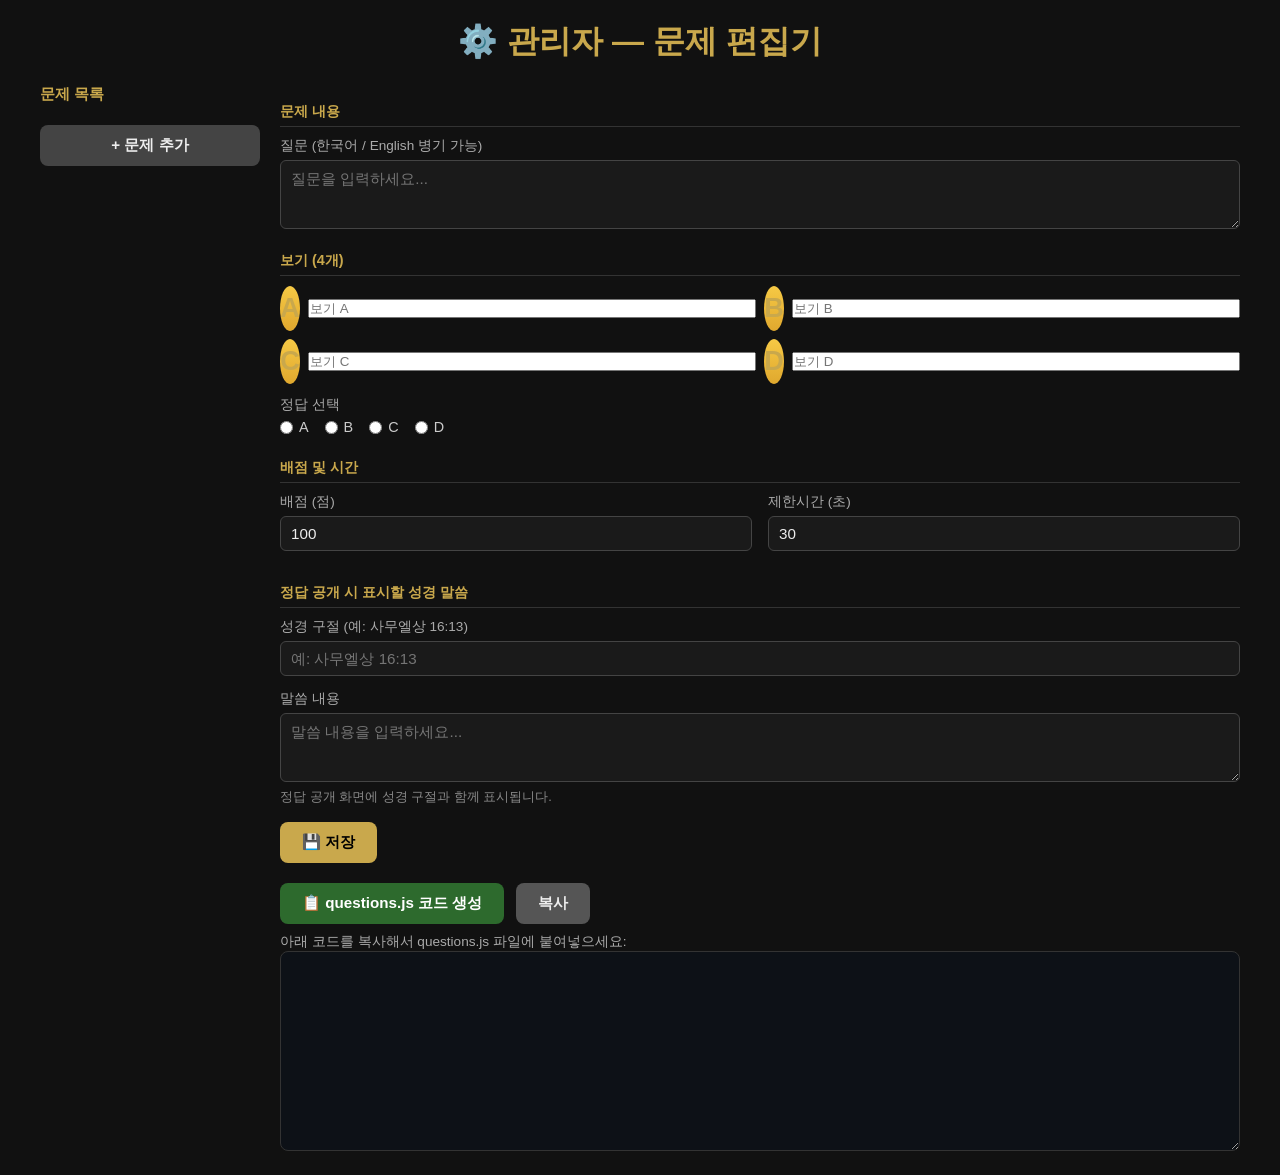
==== admin.html @ 9442dc39 "Add admin.html with verse field support" ====
<!DOCTYPE html>
<html lang="ko">
<head>
  <meta charset="UTF-8" />
  <meta name="viewport" content="width=device-width, initial-scale=1.0" />
  <title>다윗 성경 퀴즈 - 관리자</title>
  <link rel="stylesheet" href="style.css" />
  <style>
    body { background:#111; color:#eee; font-family:'Malgun Gothic',sans-serif; margin:0; padding:20px; }
    h1 { color:#c9a84c; text-align:center; margin-bottom:20px; }
    .admin-wrap { display:flex; gap:20px; max-width:1200px; margin:0 auto; }
    .q-list { width:220px; flex-shrink:0; }
    .q-list h3 { color:#c9a84c; margin-bottom:10px; font-size:0.95rem; }
    .q-item { padding:8px 12px; border-radius:6px; cursor:pointer; margin-bottom:4px; background:#1a1a1a; border:1px solid #333; font-size:0.85rem; transition:background 0.2s; }
    .q-item:hover, .q-item.active { background:#2a2a1a; border-color:#c9a84c; color:#c9a84c; }
    .q-editor { flex:1; }
    .field { margin-bottom:14px; }
    .field label { display:block; color:#aaa; font-size:0.85rem; margin-bottom:5px; }
    .field input, .field textarea, .field select { width:100%; box-sizing:border-box; background:#1a1a1a; border:1px solid #444; color:#eee; padding:8px 10px; border-radius:6px; font-size:0.95rem; font-family:inherit; }
    .field textarea { resize:vertical; min-height:60px; }
    .field input:focus, .field textarea:focus { border-color:#c9a84c; outline:none; }
    .opts-grid { display:grid; grid-template-columns:1fr 1fr; gap:8px; }
    .opt-row { display:flex; gap:8px; align-items:center; }
    .opt-label { color:#c9a84c; font-weight:bold; width:20px; flex-shrink:0; }
    .opt-row input { flex:1; }
    .radio-row { display:flex; gap:16px; align-items:center; flex-wrap:wrap; }
    .radio-row label { display:flex; align-items:center; gap:6px; cursor:pointer; color:#ccc; font-size:0.9rem; }
    .radio-row input[type=radio] { width:auto; }
    .btn-row { display:flex; gap:10px; margin-top:16px; flex-wrap:wrap; }
    .btn { padding:10px 22px; border:none; border-radius:8px; cursor:pointer; font-size:0.95rem; font-weight:bold; font-family:inherit; }
    .btn-save { background:#c9a84c; color:#000; }
    .btn-save:hover { background:#e6c060; }
    .btn-gen { background:#2d6a2d; color:#fff; }
    .btn-gen:hover { background:#3a8a3a; }
    .btn-add { background:#444; color:#eee; }
    .btn-add:hover { background:#555; }
    .output-area { margin-top:20px; }
    .output-area label { color:#aaa; font-size:0.85rem; }
    #output-code { width:100%; height:200px; background:#0d1117; color:#7ec8a0; border:1px solid #333; border-radius:8px; padding:12px; font-family:monospace; font-size:0.8rem; resize:vertical; box-sizing:border-box; }
    .saved-msg { color:#4caf50; font-size:0.85rem; margin-left:10px; display:none; }
    .verse-note { color:#888; font-size:0.8rem; margin-top:3px; }
    .section-title { color:#c9a84c; font-size:0.9rem; font-weight:bold; border-bottom:1px solid #333; padding-bottom:5px; margin-bottom:10px; margin-top:18px; }
  </style>
</head>
<body>
<h1>⚙️ 관리자 — 문제 편집기</h1>
<div class="admin-wrap">
  <div class="q-list">
    <h3>문제 목록</h3>
    <div id="q-list-items"></div>
    <button class="btn btn-add" onclick="addQuestion()" style="width:100%;margin-top:10px;">+ 문제 추가</button>
  </div>
  <div class="q-editor">
    <div id="editor-panel">
      <div class="section-title">문제 내용</div>
      <div class="field">
        <label>질문 (한국어 / English 병기 가능)</label>
        <textarea id="f-q" rows="3" placeholder="질문을 입력하세요..."></textarea>
      </div>
      <div class="section-title">보기 (4개)</div>
      <div class="opts-grid">
        <div class="opt-row"><span class="opt-label">A</span><input id="f-o0" type="text" placeholder="보기 A" /></div>
        <div class="opt-row"><span class="opt-label">B</span><input id="f-o1" type="text" placeholder="보기 B" /></div>
        <div class="opt-row"><span class="opt-label">C</span><input id="f-o2" type="text" placeholder="보기 C" /></div>
        <div class="opt-row"><span class="opt-label">D</span><input id="f-o3" type="text" placeholder="보기 D" /></div>
      </div>
      <div class="field" style="margin-top:12px;">
        <label>정답 선택</label>
        <div class="radio-row" id="f-answer-radios">
          <label><input type="radio" name="answer" value="0" /> A</label>
          <label><input type="radio" name="answer" value="1" /> B</label>
          <label><input type="radio" name="answer" value="2" /> C</label>
          <label><input type="radio" name="answer" value="3" /> D</label>
        </div>
      </div>
      <div class="section-title">배점 및 시간</div>
      <div style="display:flex;gap:16px;">
        <div class="field" style="flex:1">
          <label>배점 (점)</label>
          <input id="f-points" type="number" value="100" min="10" max="1000" step="10" />
        </div>
        <div class="field" style="flex:1">
          <label>제한시간 (초)</label>
          <input id="f-time" type="number" value="30" min="5" max="120" step="5" />
        </div>
      </div>
      <div class="section-title">정답 공개 시 표시할 성경 말씀</div>
      <div class="field">
        <label>성경 구절 (예: 사무엘상 16:13)</label>
        <input id="f-verse-ref" type="text" placeholder="예: 사무엘상 16:13" />
      </div>
      <div class="field">
        <label>말씀 내용</label>
        <textarea id="f-verse-text" rows="3" placeholder="말씀 내용을 입력하세요..."></textarea>
        <div class="verse-note">정답 공개 화면에 성경 구절과 함께 표시됩니다.</div>
      </div>
      <div class="btn-row">
        <button class="btn btn-save" onclick="saveQuestion()">💾 저장</button>
        <span class="saved-msg" id="saved-msg">저장됨 ✓</span>
      </div>
    </div>
    <div class="output-area">
      <div style="display:flex;align-items:center;gap:12px;margin-bottom:8px;">
        <button class="btn btn-gen" onclick="generateCode()">📋 questions.js 코드 생성</button>
        <button class="btn" style="background:#555;color:#eee;" onclick="copyCode()">복사</button>
      </div>
      <label>아래 코드를 복사해서 questions.js 파일에 붙여넣으세요:</label>
      <textarea id="output-code" readonly></textarea>
    </div>
  </div>
</div>
<script src="questions.js"></script>
<script src="admin.js"></script>
</body>
</html>
---- style.css ----
/* ===================================================================
   다윗 성경 퀴즈 대회 - 테마 (포스터 기반: 검정 배경 + 골드/그린)
   =================================================================== */
* { margin: 0; padding: 0; box-sizing: border-box; }
:root {
  --bg: #050505;
  --bg2: #0e0e0e;
  --gold: #f6c945;
  --gold2: #e0a82e;
  --green: #4caf32;
  --green-l: #7ed957;
  --white: #ffffff;
  --gray: #b9b9b9;
}
body {
  font-family: "Noto Sans KR", "Apple SD Gothic Neo", "Malgun Gothic", sans-serif;
  background: var(--bg);
  color: var(--white);
  -webkit-tap-highlight-color: transparent;
}
.hidden { display: none !important; }

.logo-david { font-family: Georgia, "Times New Roman", serif; font-weight: 900; letter-spacing: 2px;
  background: linear-gradient(180deg,#fff2b0,#f6c945 40%,#b07d12); -webkit-background-clip: text;
  background-clip: text; color: transparent; }
.logo-quiz { font-family: Georgia, serif; font-weight: 900; letter-spacing: 2px;
  background: linear-gradient(180deg,#fff2b0,#f6c945 40%,#b07d12); -webkit-background-clip: text;
  background-clip: text; color: transparent; }

/* =========================================================
   메인(프로젝터) 화면 - 6:4 비율
   ========================================================= */
.screen-main { display: flex; align-items: center; justify-content: center;
  min-height: 100vh; background: radial-gradient(circle at 50% 35%, #161512 0%, #050505 70%); }
.stage-wrap { width: 100vw; max-width: 100vw; display: flex; align-items: center; justify-content: center; }
.stage {
  width: min(100vw, 150vh);   /* 6:4 = 1.5:1 비율 유지 */
  aspect-ratio: 6 / 4;
  background: radial-gradient(circle at 50% 30%, #1a1812 0%, #070707 75%);
  border: 2px solid rgba(246,201,69,0.25);
  box-shadow: 0 0 60px rgba(246,201,69,0.12) inset, 0 0 40px rgba(0,0,0,0.8);
  position: relative; overflow: hidden;
  display: flex; flex-direction: column; padding: 2.2vh 3vw;
}
.topbar { display: flex; justify-content: space-between; align-items: center; }
.topbar .logo { display: flex; flex-direction: column; line-height: 1; }
.topbar .logo-david { font-size: 3.2vh; }
.topbar .logo-quiz { font-size: 2.1vh; }
.qnum { font-size: 2.6vh; color: var(--gold); font-weight: 700; }

.view { flex: 1; display: flex; flex-direction: column; align-items: center; justify-content: center; width: 100%; }

/* 대기 화면 */
.lobby-title { font-size: 7vh; font-weight: 900; color: var(--white); text-align: center;
  text-shadow: 0 0 24px rgba(246,201,69,0.4); }
.lobby-sub { font-size: 3vh; color: var(--green-l); margin: 1.5vh 0 3vh; font-weight: 700; }
.qr-box { display: flex; align-items: center; gap: 3vw; background: rgba(255,255,255,0.04);
  padding: 2.5vh 3vw; border-radius: 18px; border: 1px solid rgba(246,201,69,0.3); }
.qr-img { background: #fff; padding: 12px; border-radius: 10px; }
.qr-img img, .qr-img canvas { display: block; width: 26vh !important; height: 26vh !important; }
.qr-text { font-size: 3vh; color: var(--white); font-weight: 700; line-height: 1.5; }
.players-count { margin-top: 3vh; font-size: 3.2vh; color: var(--gold); font-weight: 800; }

/* 문제 화면 */
.view-question { justify-content: flex-start; padding-top: 1vh; }
.timer-bar { width: 100%; height: 1.6vh; background: rgba(255,255,255,0.1); border-radius: 99px; overflow: hidden; margin-bottom: 0.5vh; }
.timer-fill { height: 100%; width: 100%; background: linear-gradient(90deg,var(--green-l),var(--green)); transition: width .25s linear; }
.timer-num { font-size: 4vh; font-weight: 900; color: var(--gold); margin-bottom: 1vh; }
.q-text { font-size: 6vh; font-weight: 800; text-align: center; line-height: 1.35; color: var(--white);
  flex: 1; display: flex; align-items: center; justify-content: center; padding: 0 2vw;
  text-shadow: 0 2px 16px rgba(0,0,0,0.6); }
.options { width: 100%; display: grid; grid-template-columns: 1fr 1fr; gap: 1.6vh 2vw; opacity: 0;
  transform: translateY(20px); transition: opacity .5s ease, transform .5s ease; }
.options.show { opacity: 1; transform: translateY(0); }
.opt { display: flex; align-items: center; gap: 1.2vw; background: rgba(255,255,255,0.06);
  border: 2px solid rgba(246,201,69,0.35); border-radius: 14px; padding: 2vh 1.6vw; font-size: 3.4vh; font-weight: 700; }
.opt-label { display: flex; align-items: center; justify-content: center; width: 5vh; height: 5vh; flex: 0 0 auto;
  background: linear-gradient(180deg,var(--gold),var(--gold2)); color: #1a1200; border-radius: 50%; font-weight: 900; font-size: 3vh; }
.opt-0 .opt-label { background: linear-gradient(180deg,#7ed957,#4caf32); color:#06250a;}
.opt-1 .opt-label { background: linear-gradient(180deg,#ffd66b,#e0a82e); }
.opt-2 .opt-label { background: linear-gradient(180deg,#6bc4ff,#2e86e0); color:#021a33;}
.opt-3 .opt-label { background: linear-gradient(180deg,#ff8f8f,#e04e4e); color:#330505;}

/* 정답 공개 */
.reveal-answer { font-size: 6vh; font-weight: 800; color: var(--green-l); text-align: center; }
.reveal-answer b { color: var(--gold); }
.reveal-stat { margin-top: 4vh; font-size: 4vh; color: var(--white); font-weight: 700; }

/* 순위 */
.rank-title { font-size: 5.5vh; font-weight: 900; color: var(--gold); margin-bottom: 2.5vh; }
.rank-list { list-style: none; width: 80%; }
.rank-list li { display: flex; align-items: center; gap: 2vw; font-size: 3.4vh; font-weight: 700;
  padding: 1.3vh 2vw; margin-bottom: 1vh; background: rgba(255,255,255,0.05); border-radius: 12px; }
.rank-list .rk-pos { width: 12%; color: var(--gold); }
.rank-list .rk-name { flex: 1; }
.rank-list .rk-score { color: var(--green-l); }
.rank-final li:nth-child(1) { background: linear-gradient(90deg,rgba(246,201,69,0.3),transparent); border:1px solid var(--gold); }
.rk-empty { justify-content: center; color: var(--gray); }

/* 진행자 패널 */
.host-panel { position: fixed; bottom: 0; left: 0; right: 0; background: rgba(10,10,10,0.92);
  border-top: 1px solid rgba(246,201,69,0.3); z-index: 50; }
.host-toggle { width: 100%; background: transparent; border: none; color: var(--gold); padding: 6px; font-size: 13px; cursor: pointer; }
.host-body { padding: 0 12px 12px; }
.host-body.collapsed { display: none; }
.host-row { display: flex; flex-wrap: wrap; gap: 8px; justify-content: center; }
.host-row button { background: #1c1c1c; color: var(--white); border: 1px solid var(--gold2);
  border-radius: 8px; padding: 8px 14px; font-size: 14px; cursor: pointer; font-weight: 700; }
.host-row button:hover { background: var(--gold2); color: #1a1200; }
.host-info { text-align: center; color: var(--gray); font-size: 12px; margin-top: 6px; }

/* =========================================================
   참여자(모바일) 화면
   ========================================================= */
.screen-play { background: radial-gradient(circle at 50% 20%, #161512 0%, #050505 75%); min-height: 100vh; }
.play-wrap { max-width: 480px; margin: 0 auto; min-height: 100vh; padding: 24px 18px; display: flex; flex-direction: column; justify-content: center; }
.p-view { display: flex; flex-direction: column; align-items: center; width: 100%; }
.play-logo { display: flex; flex-direction: column; line-height: 1; align-items: center; margin-bottom: 14px; }
.play-logo .logo-david { font-size: 38px; }
.play-logo .logo-quiz { font-size: 24px; }
.play-logo.small { flex-direction: row; gap: 8px; }
.play-logo.small .logo-david { font-size: 22px; }
.play-logo.small .logo-quiz { font-size: 22px; }
.p-title { font-size: 26px; font-weight: 900; text-align: center; margin-bottom: 6px; }
.p-sub { color: var(--green-l); text-align: center; margin-bottom: 20px; font-weight: 600; }
.p-input { width: 100%; padding: 16px; font-size: 18px; border-radius: 12px; border: 2px solid var(--gold2);
  background: #111; color: #fff; text-align: center; margin-bottom: 14px; }
.p-input:focus { outline: none; border-color: var(--gold); }
.p-btn { width: 100%; padding: 16px; font-size: 20px; font-weight: 900; border: none; border-radius: 12px;
  background: linear-gradient(180deg,var(--gold),var(--gold2)); color: #1a1200; cursor: pointer; }
.p-hello { font-size: 20px; margin-bottom: 10px; }
.p-myscore { font-size: 22px; color: var(--gold); font-weight: 800; margin: 10px 0; }
.p-wait-msg { color: var(--gray); text-align: center; margin-top: 16px; line-height: 1.6; }

.p-topbar { width: 100%; display: flex; justify-content: space-between; align-items: center; margin-bottom: 14px;
  font-size: 15px; color: var(--gold); font-weight: 700; }
.p-myscore-mini b { color: var(--green-l); }
.p-qtext { font-size: 22px; font-weight: 800; text-align: center; line-height: 1.45; margin-bottom: 20px; min-height: 70px; }
.p-options { width: 100%; display: flex; flex-direction: column; gap: 12px; }
.p-wait-opt { text-align: center; color: var(--gray); padding: 30px 0; }
.p-opt { display: flex; align-items: center; gap: 12px; width: 100%; padding: 18px 16px; font-size: 18px;
  font-weight: 700; text-align: left; border-radius: 14px; border: 2px solid rgba(246,201,69,0.4);
  background: rgba(255,255,255,0.06); color: #fff; cursor: pointer; }
.p-opt-label { display: flex; align-items: center; justify-content: center; width: 34px; height: 34px; flex: 0 0 auto;
  border-radius: 50%; font-weight: 900; color: #1a1200; }
.p-opt-0 .p-opt-label { background: linear-gradient(180deg,#7ed957,#4caf32); color:#06250a;}
.p-opt-1 .p-opt-label { background: linear-gradient(180deg,#ffd66b,#e0a82e); }
.p-opt-2 .p-opt-label { background: linear-gradient(180deg,#6bc4ff,#2e86e0); color:#021a33;}
.p-opt-3 .p-opt-label { background: linear-gradient(180deg,#ff8f8f,#e04e4e); color:#330505;}
.p-opt.selected { border-color: var(--gold); background: rgba(246,201,69,0.25); }
.p-opt:disabled { opacity: 0.75; cursor: default; }
.p-answered { margin-top: 18px; text-align: center; color: var(--green-l); font-weight: 700; }

.p-result-icon { font-size: 90px; text-align: center; }
.p-result-text { font-size: 24px; font-weight: 800; text-align: center; margin: 14px 0; line-height: 1.5; }
.p-result-text small { font-size: 16px; color: var(--gray); font-weight: 600; }
.p-result-icon.ok { filter: drop-shadow(0 0 20px rgba(126,217,87,0.6)); }
.p-result-icon.no { filter: drop-shadow(0 0 20px rgba(224,78,78,0.6)); }

.p-myrank { font-size: 18px; color: var(--gold); font-weight: 800; margin-bottom: 16px; text-align: center; }
.p-ranklist { list-style: none; width: 100%; }
.p-ranklist li { display: flex; justify-content: space-between; gap: 8px; padding: 12px 14px; margin-bottom: 8px;
  background: rgba(255,255,255,0.05); border-radius: 10px; font-weight: 700; }
.p-ranklist li.me { border: 1px solid var(--gold); background: rgba(246,201,69,0.18); }
.p-ranklist li span:nth-child(2) { flex: 1; text-align: left; padding-left: 8px; }
.p-ranklist li span:last-child { color: var(--green-l); }

/* =========================================================
   관리자 화면
   ========================================================= */
.screen-admin { background: #0d0d0d; min-height: 100vh; padding: 24px; }
.admin-wrap { max-width: 900px; margin: 0 auto; }
.admin-wrap h1 { color: var(--gold); margin-bottom: 6px; }
.admin-wrap .hint { color: var(--gray); margin-bottom: 20px; line-height: 1.6; font-size: 14px; }
.q-card { background: #161616; border: 1px solid #333; border-radius: 12px; padding: 16px; margin-bottom: 14px; }
.q-card h3 { color: var(--gold); margin-bottom: 10px; font-size: 16px; }
.q-card label { display: block; font-size: 13px; color: var(--gray); margin: 8px 0 4px; }
.q-card input[type=text], .q-card input[type=number] { width: 100%; padding: 10px; background: #0a0a0a;
  border: 1px solid #444; border-radius: 8px; color: #fff; font-size: 15px; }
.q-opts-row { display: grid; grid-template-columns: auto 1fr auto; gap: 8px; align-items: center; margin-bottom: 6px; }
.q-opts-row .lbl { width: 26px; text-align: center; color: var(--gold); font-weight: 800; }
.q-meta { display: flex; gap: 16px; margin-top: 10px; flex-wrap: wrap; }
.q-meta > div { flex: 1; min-width: 120px; }
.q-del { background: #4a1a1a; color: #ff9b9b; border: none; padding: 6px 12px; border-radius: 6px; cursor: pointer; font-size: 13px; float: right; }
.admin-bar { position: sticky; top: 0; background: #0d0d0d; padding: 12px 0; z-index: 10; display: flex; gap: 10px; flex-wrap: wrap; border-bottom: 1px solid #333; margin-bottom: 16px; }
.admin-bar button { background: var(--gold2); color: #1a1200; border: none; padding: 10px 18px; border-radius: 8px; font-weight: 800; cursor: pointer; font-size: 14px; }
.admin-bar button.sec { background: #222; color: #fff; border: 1px solid #555; }
.admin-status { color: var(--green-l); font-weight: 700; align-self: center; }
.code-out { width: 100%; height: 240px; background: #000; color: #7ed957; font-family: monospace; font-size: 12px; padding: 12px; border-radius: 8px; margin-top: 10px; border: 1px solid #333; }
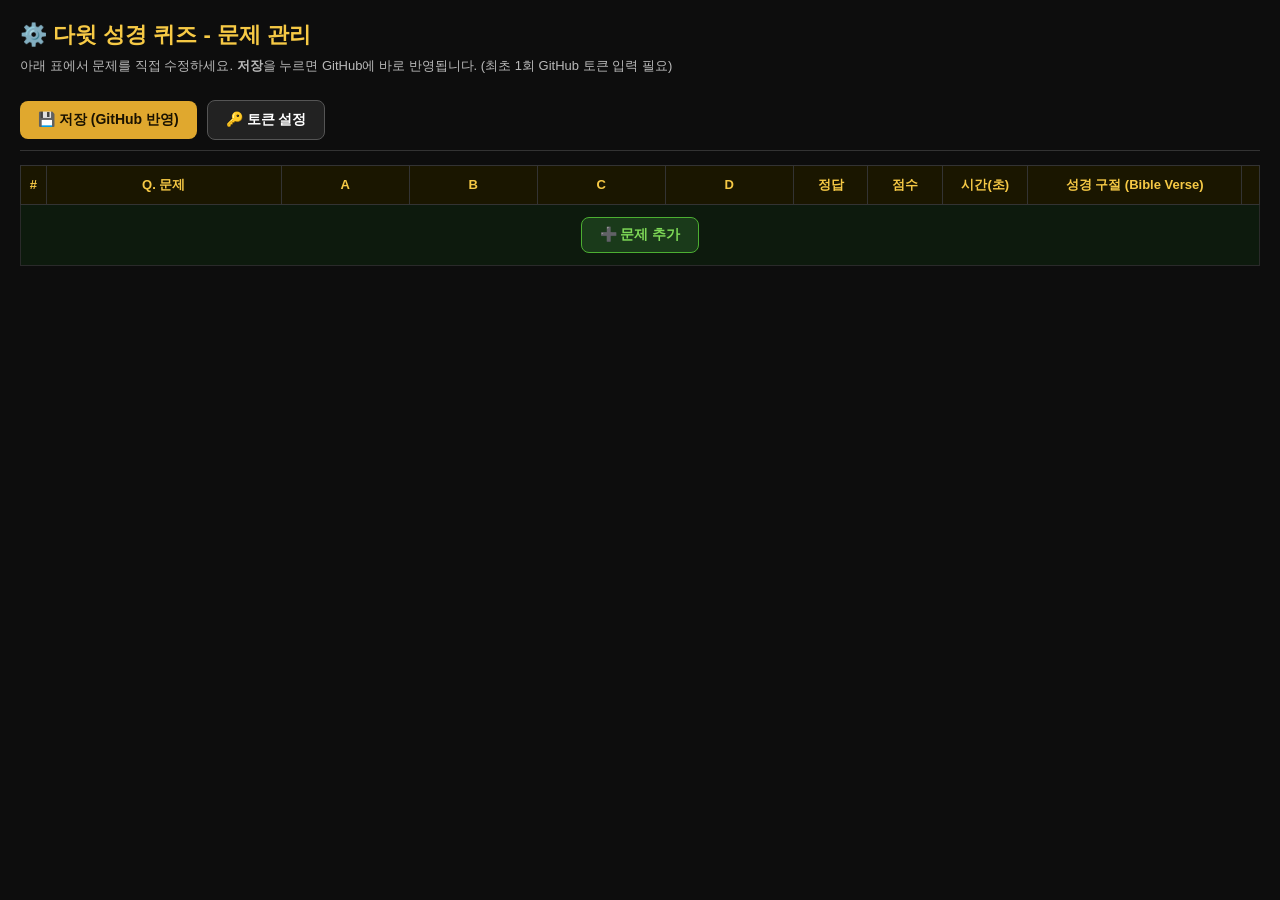
==== commit 2ec55c88: "Refactor admin.html structure and content" ====
--- a/admin.html
+++ b/admin.html
@@ -1,114 +1,66 @@
 <!DOCTYPE html>
 <html lang="ko">
 <head>
-  <meta charset="UTF-8" />
-  <meta name="viewport" content="width=device-width, initial-scale=1.0" />
+  <meta charset="UTF-8"/>
+  <meta name="viewport" content="width=device-width,initial-scale=1.0"/>
   <title>다윗 성경 퀴즈 - 관리자</title>
-  <link rel="stylesheet" href="style.css" />
-  <style>
-    body { background:#111; color:#eee; font-family:'Malgun Gothic',sans-serif; margin:0; padding:20px; }
-    h1 { color:#c9a84c; text-align:center; margin-bottom:20px; }
-    .admin-wrap { display:flex; gap:20px; max-width:1200px; margin:0 auto; }
-    .q-list { width:220px; flex-shrink:0; }
-    .q-list h3 { color:#c9a84c; margin-bottom:10px; font-size:0.95rem; }
-    .q-item { padding:8px 12px; border-radius:6px; cursor:pointer; margin-bottom:4px; background:#1a1a1a; border:1px solid #333; font-size:0.85rem; transition:background 0.2s; }
-    .q-item:hover, .q-item.active { background:#2a2a1a; border-color:#c9a84c; color:#c9a84c; }
-    .q-editor { flex:1; }
-    .field { margin-bottom:14px; }
-    .field label { display:block; color:#aaa; font-size:0.85rem; margin-bottom:5px; }
-    .field input, .field textarea, .field select { width:100%; box-sizing:border-box; background:#1a1a1a; border:1px solid #444; color:#eee; padding:8px 10px; border-radius:6px; font-size:0.95rem; font-family:inherit; }
-    .field textarea { resize:vertical; min-height:60px; }
-    .field input:focus, .field textarea:focus { border-color:#c9a84c; outline:none; }
-    .opts-grid { display:grid; grid-template-columns:1fr 1fr; gap:8px; }
-    .opt-row { display:flex; gap:8px; align-items:center; }
-    .opt-label { color:#c9a84c; font-weight:bold; width:20px; flex-shrink:0; }
-    .opt-row input { flex:1; }
-    .radio-row { display:flex; gap:16px; align-items:center; flex-wrap:wrap; }
-    .radio-row label { display:flex; align-items:center; gap:6px; cursor:pointer; color:#ccc; font-size:0.9rem; }
-    .radio-row input[type=radio] { width:auto; }
-    .btn-row { display:flex; gap:10px; margin-top:16px; flex-wrap:wrap; }
-    .btn { padding:10px 22px; border:none; border-radius:8px; cursor:pointer; font-size:0.95rem; font-weight:bold; font-family:inherit; }
-    .btn-save { background:#c9a84c; color:#000; }
-    .btn-save:hover { background:#e6c060; }
-    .btn-gen { background:#2d6a2d; color:#fff; }
-    .btn-gen:hover { background:#3a8a3a; }
-    .btn-add { background:#444; color:#eee; }
-    .btn-add:hover { background:#555; }
-    .output-area { margin-top:20px; }
-    .output-area label { color:#aaa; font-size:0.85rem; }
-    #output-code { width:100%; height:200px; background:#0d1117; color:#7ec8a0; border:1px solid #333; border-radius:8px; padding:12px; font-family:monospace; font-size:0.8rem; resize:vertical; box-sizing:border-box; }
-    .saved-msg { color:#4caf50; font-size:0.85rem; margin-left:10px; display:none; }
-    .verse-note { color:#888; font-size:0.8rem; margin-top:3px; }
-    .section-title { color:#c9a84c; font-size:0.9rem; font-weight:bold; border-bottom:1px solid #333; padding-bottom:5px; margin-bottom:10px; margin-top:18px; }
-  </style>
+  <link rel="stylesheet" href="style.css"/>
 </head>
-<body>
-<h1>⚙️ 관리자 — 문제 편집기</h1>
+<body class="screen-admin">
 <div class="admin-wrap">
-  <div class="q-list">
-    <h3>문제 목록</h3>
-    <div id="q-list-items"></div>
-    <button class="btn btn-add" onclick="addQuestion()" style="width:100%;margin-top:10px;">+ 문제 추가</button>
+  <h1>⚙️ 다윗 성경 퀴즈 - 문제 관리</h1>
+  <p class="hint">아래 표에서 문제를 직접 수정하세요. <b>저장</b>을 누르면 GitHub에 바로 반영됩니다. (최초 1회 GitHub 토큰 입력 필요)</p>
+
+  <div class="admin-bar">
+    <button id="btn-save">💾 저장 (GitHub 반영)</button>
+    <button class="sec" id="btn-token">🔑 토큰 설정</button>
+    <span class="admin-status" id="admin-status"></span>
   </div>
-  <div class="q-editor">
-    <div id="editor-panel">
-      <div class="section-title">문제 내용</div>
-      <div class="field">
-        <label>질문 (한국어 / English 병기 가능)</label>
-        <textarea id="f-q" rows="3" placeholder="질문을 입력하세요..."></textarea>
-      </div>
-      <div class="section-title">보기 (4개)</div>
-      <div class="opts-grid">
-        <div class="opt-row"><span class="opt-label">A</span><input id="f-o0" type="text" placeholder="보기 A" /></div>
-        <div class="opt-row"><span class="opt-label">B</span><input id="f-o1" type="text" placeholder="보기 B" /></div>
-        <div class="opt-row"><span class="opt-label">C</span><input id="f-o2" type="text" placeholder="보기 C" /></div>
-        <div class="opt-row"><span class="opt-label">D</span><input id="f-o3" type="text" placeholder="보기 D" /></div>
-      </div>
-      <div class="field" style="margin-top:12px;">
-        <label>정답 선택</label>
-        <div class="radio-row" id="f-answer-radios">
-          <label><input type="radio" name="answer" value="0" /> A</label>
-          <label><input type="radio" name="answer" value="1" /> B</label>
-          <label><input type="radio" name="answer" value="2" /> C</label>
-          <label><input type="radio" name="answer" value="3" /> D</label>
-        </div>
-      </div>
-      <div class="section-title">배점 및 시간</div>
-      <div style="display:flex;gap:16px;">
-        <div class="field" style="flex:1">
-          <label>배점 (점)</label>
-          <input id="f-points" type="number" value="100" min="10" max="1000" step="10" />
-        </div>
-        <div class="field" style="flex:1">
-          <label>제한시간 (초)</label>
-          <input id="f-time" type="number" value="30" min="5" max="120" step="5" />
-        </div>
-      </div>
-      <div class="section-title">정답 공개 시 표시할 성경 말씀</div>
-      <div class="field">
-        <label>성경 구절 (예: 사무엘상 16:13)</label>
-        <input id="f-verse-ref" type="text" placeholder="예: 사무엘상 16:13" />
-      </div>
-      <div class="field">
-        <label>말씀 내용</label>
-        <textarea id="f-verse-text" rows="3" placeholder="말씀 내용을 입력하세요..."></textarea>
-        <div class="verse-note">정답 공개 화면에 성경 구절과 함께 표시됩니다.</div>
-      </div>
-      <div class="btn-row">
-        <button class="btn btn-save" onclick="saveQuestion()">💾 저장</button>
-        <span class="saved-msg" id="saved-msg">저장됨 ✓</span>
-      </div>
-    </div>
-    <div class="output-area">
-      <div style="display:flex;align-items:center;gap:12px;margin-bottom:8px;">
-        <button class="btn btn-gen" onclick="generateCode()">📋 questions.js 코드 생성</button>
-        <button class="btn" style="background:#555;color:#eee;" onclick="copyCode()">복사</button>
-      </div>
-      <label>아래 코드를 복사해서 questions.js 파일에 붙여넣으세요:</label>
-      <textarea id="output-code" readonly></textarea>
+
+  <div class="admin-table-wrap">
+    <table class="admin-table" id="admin-table">
+      <thead>
+        <tr>
+          <th>#</th>
+          <th style="min-width:220px">Q. 문제</th>
+          <th style="min-width:120px">A</th>
+          <th style="min-width:120px">B</th>
+          <th style="min-width:120px">C</th>
+          <th style="min-width:120px">D</th>
+          <th style="min-width:70px">정답</th>
+          <th style="min-width:70px">점수</th>
+          <th style="min-width:80px">시간(초)</th>
+          <th style="min-width:200px">성경 구절 (Bible Verse)</th>
+          <th></th>
+        </tr>
+      </thead>
+      <tbody id="question-tbody"></tbody>
+      <tfoot>
+        <tr class="at-add-row">
+          <td colspan="11" style="text-align:center; padding:12px;">
+            <button class="at-add-btn" id="btn-add-row">➕ 문제 추가</button>
+          </td>
+        </tr>
+      </tfoot>
+    </table>
+  </div>
+</div>
+
+<!-- GitHub 토큰 입력 모달 -->
+<div class="modal-overlay hidden" id="token-modal">
+  <div class="modal-box">
+    <h2>🔑 GitHub Personal Access Token</h2>
+    <p>questions.js를 자동 저장하려면 GitHub PAT가 필요합니다.<br/>
+    <b>github.com → Settings → Developer settings → Personal access tokens</b><br/>
+    Classic tokens에서 <b>repo</b> 권한으로 생성하세요. 토큰은 이 기기에만 저장됩니다.</p>
+    <input class="modal-inp" type="password" id="token-input" placeholder="ghp_xxxxxxxxxxxxxxxxxxxx"/>
+    <div class="modal-btns">
+      <button class="btn-confirm" id="btn-token-save">저장</button>
+      <button class="btn-cancel" id="btn-token-cancel">취소</button>
     </div>
   </div>
 </div>
+
 <script src="questions.js"></script>
 <script src="admin.js"></script>
 </body>
--- a/style.css
+++ b/style.css
@@ -34,7 +34,7 @@
   min-height: 100vh; background: radial-gradient(circle at 50% 35%, #161512 0%, #050505 70%); }
 .stage-wrap { width: 100vw; max-width: 100vw; display: flex; align-items: center; justify-content: center; }
 .stage {
-  width: min(100vw, 150vh);   /* 6:4 = 1.5:1 비율 유지 */
+  width: min(100vw, 150vh);
   aspect-ratio: 6 / 4;
   background: radial-gradient(circle at 50% 30%, #1a1812 0%, #070707 75%);
   border: 2px solid rgba(246,201,69,0.25);
@@ -65,7 +65,10 @@
 .view-question { justify-content: flex-start; padding-top: 1vh; }
 .timer-bar { width: 100%; height: 1.6vh; background: rgba(255,255,255,0.1); border-radius: 99px; overflow: hidden; margin-bottom: 0.5vh; }
 .timer-fill { height: 100%; width: 100%; background: linear-gradient(90deg,var(--green-l),var(--green)); transition: width .25s linear; }
-.timer-num { font-size: 4vh; font-weight: 900; color: var(--gold); margin-bottom: 1vh; }
+.timer-row { display: flex; align-items: center; justify-content: space-between; width: 100%; margin-bottom: 1vh; }
+.timer-num { font-size: 4vh; font-weight: 900; color: var(--gold); }
+.answer-count { font-size: 2.6vh; font-weight: 700; color: var(--gray); padding: 0.4vh 1.4vw; background: rgba(255,255,255,0.07); border-radius: 8px; transition: color 0.3s, background 0.3s; }
+.answer-count.all-answered { color: var(--green-l); background: rgba(76,175,50,0.2); }
 .q-text { font-size: 6vh; font-weight: 800; text-align: center; line-height: 1.35; color: var(--white);
   flex: 1; display: flex; align-items: center; justify-content: center; padding: 0 2vw;
   text-shadow: 0 2px 16px rgba(0,0,0,0.6); }
@@ -81,10 +84,42 @@
 .opt-2 .opt-label { background: linear-gradient(180deg,#6bc4ff,#2e86e0); color:#021a33;}
 .opt-3 .opt-label { background: linear-gradient(180deg,#ff8f8f,#e04e4e); color:#330505;}
 
-/* 정답 공개 */
-.reveal-answer { font-size: 6vh; font-weight: 800; color: var(--green-l); text-align: center; }
+/* 정답 공개 화면 */
+.view-reveal { justify-content: flex-start; padding-top: 3vh; }
+.reveal-answer { font-size: 7vh; font-weight: 900; color: var(--green-l); text-align: center; margin-bottom: 2vh; }
 .reveal-answer b { color: var(--gold); }
-.reveal-stat { margin-top: 4vh; font-size: 4vh; color: var(--white); font-weight: 700; }
+.reveal-stat { margin-top: 2.5vh; font-size: 3.6vh; color: var(--white); font-weight: 700; text-align: center; }
+
+/* 정답 공개 - 성경 말씀 박스 */
+.reveal-verse {
+  width: 90%;
+  background: rgba(201,168,76,0.12);
+  border: 2.5px solid #c9a84c;
+  border-radius: 16px;
+  padding: 2.2vh 3vw;
+  text-align: center;
+  animation: fadeInUp 0.7s ease both;
+}
+.reveal-verse.hidden { display: none; }
+.verse-ref {
+  display: block;
+  color: #f6c945;
+  font-size: 3vh;
+  font-weight: 900;
+  margin-bottom: 1.2vh;
+  letter-spacing: 0.06em;
+}
+.verse-body {
+  display: block;
+  color: #f5ebd4;
+  font-size: 3.2vh;
+  line-height: 1.75;
+  font-weight: 600;
+}
+@keyframes fadeInUp {
+  from { opacity:0; transform:translateY(20px); }
+  to { opacity:1; transform:translateY(0); }
+}
 
 /* 순위 */
 .rank-title { font-size: 5.5vh; font-weight: 900; color: var(--gold); margin-bottom: 2.5vh; }
@@ -101,13 +136,11 @@
 .host-panel { position: fixed; bottom: 0; left: 0; right: 0; background: rgba(10,10,10,0.92);
   border-top: 1px solid rgba(246,201,69,0.3); z-index: 50; }
 .host-toggle { width: 100%; background: transparent; border: none; color: var(--gold); padding: 6px; font-size: 13px; cursor: pointer; }
-.host-body { padding: 0 12px 12px; }
+.host-body { padding: 0 12px 12px; display: flex; flex-wrap: wrap; gap: 8px; justify-content: center; }
 .host-body.collapsed { display: none; }
-.host-row { display: flex; flex-wrap: wrap; gap: 8px; justify-content: center; }
-.host-row button { background: #1c1c1c; color: var(--white); border: 1px solid var(--gold2);
+.hbtn { background: #1c1c1c; color: var(--white); border: 1px solid var(--gold2);
   border-radius: 8px; padding: 8px 14px; font-size: 14px; cursor: pointer; font-weight: 700; }
-.host-row button:hover { background: var(--gold2); color: #1a1200; }
-.host-info { text-align: center; color: var(--gray); font-size: 12px; margin-top: 6px; }
+.hbtn:hover { background: var(--gold2); color: #1a1200; }
 
 /* =========================================================
    참여자(모바일) 화면
@@ -166,24 +199,50 @@
 .p-ranklist li span:last-child { color: var(--green-l); }
 
 /* =========================================================
-   관리자 화면
+   관리자 화면 - 테이블 스타일
    ========================================================= */
-.screen-admin { background: #0d0d0d; min-height: 100vh; padding: 24px; }
-.admin-wrap { max-width: 900px; margin: 0 auto; }
-.admin-wrap h1 { color: var(--gold); margin-bottom: 6px; }
-.admin-wrap .hint { color: var(--gray); margin-bottom: 20px; line-height: 1.6; font-size: 14px; }
-.q-card { background: #161616; border: 1px solid #333; border-radius: 12px; padding: 16px; margin-bottom: 14px; }
-.q-card h3 { color: var(--gold); margin-bottom: 10px; font-size: 16px; }
-.q-card label { display: block; font-size: 13px; color: var(--gray); margin: 8px 0 4px; }
-.q-card input[type=text], .q-card input[type=number] { width: 100%; padding: 10px; background: #0a0a0a;
-  border: 1px solid #444; border-radius: 8px; color: #fff; font-size: 15px; }
-.q-opts-row { display: grid; grid-template-columns: auto 1fr auto; gap: 8px; align-items: center; margin-bottom: 6px; }
-.q-opts-row .lbl { width: 26px; text-align: center; color: var(--gold); font-weight: 800; }
-.q-meta { display: flex; gap: 16px; margin-top: 10px; flex-wrap: wrap; }
-.q-meta > div { flex: 1; min-width: 120px; }
-.q-del { background: #4a1a1a; color: #ff9b9b; border: none; padding: 6px 12px; border-radius: 6px; cursor: pointer; font-size: 13px; float: right; }
-.admin-bar { position: sticky; top: 0; background: #0d0d0d; padding: 12px 0; z-index: 10; display: flex; gap: 10px; flex-wrap: wrap; border-bottom: 1px solid #333; margin-bottom: 16px; }
+.screen-admin { background: #0d0d0d; min-height: 100vh; padding: 20px; }
+.admin-wrap { max-width: 100%; margin: 0 auto; }
+.admin-wrap h1 { color: var(--gold); margin-bottom: 6px; font-size: 22px; }
+.admin-wrap .hint { color: var(--gray); margin-bottom: 14px; font-size: 13px; line-height: 1.5; }
+.admin-bar { position: sticky; top: 0; background: #0d0d0d; padding: 10px 0; z-index: 10;
+  display: flex; gap: 10px; flex-wrap: wrap; align-items: center; border-bottom: 1px solid #333; margin-bottom: 14px; }
 .admin-bar button { background: var(--gold2); color: #1a1200; border: none; padding: 10px 18px; border-radius: 8px; font-weight: 800; cursor: pointer; font-size: 14px; }
 .admin-bar button.sec { background: #222; color: #fff; border: 1px solid #555; }
-.admin-status { color: var(--green-l); font-weight: 700; align-self: center; }
-.code-out { width: 100%; height: 240px; background: #000; color: #7ed957; font-family: monospace; font-size: 12px; padding: 12px; border-radius: 8px; margin-top: 10px; border: 1px solid #333; }
+.admin-bar button.danger { background: #6b2020; color: #fff; border: none; }
+.admin-status { color: var(--green-l); font-weight: 700; font-size: 13px; }
+
+/* 관리자 테이블 */
+.admin-table-wrap { overflow-x: auto; }
+.admin-table { width: 100%; border-collapse: collapse; font-size: 13px; }
+.admin-table th {
+  background: #1a1600; color: var(--gold); padding: 10px 8px;
+  border: 1px solid #333; text-align: center; white-space: nowrap; font-size: 13px;
+}
+.admin-table td { border: 1px solid #2a2a2a; padding: 4px; vertical-align: top; }
+.admin-table tr:nth-child(even) td { background: #111; }
+.admin-table tr:nth-child(odd) td { background: #0d0d0d; }
+.admin-table tr:hover td { background: #1a1800; }
+.at-num { text-align: center; color: var(--gray); font-weight: 700; padding: 0 6px; width: 36px; }
+.at-inp { width: 100%; background: transparent; border: none; color: #fff; font-size: 13px; padding: 6px 4px; resize: none; font-family: inherit; }
+.at-inp:focus { outline: 1px solid var(--gold2); background: #1a1800; border-radius: 4px; }
+.at-sel { background: #111; border: 1px solid #444; color: #fff; font-size: 13px; padding: 5px; border-radius: 4px; width: 100%; }
+.at-num-inp { width: 70px; background: #111; border: 1px solid #444; color: var(--gold); font-size: 14px; font-weight: 700;
+  padding: 5px; border-radius: 4px; text-align: center; }
+.at-del { background: #4a1a1a; color: #ff9b9b; border: none; padding: 5px 10px; border-radius: 6px; cursor: pointer; font-size: 12px; white-space: nowrap; }
+.at-del:hover { background: #7a2a2a; }
+.at-add-row td { background: #0d1a0d !important; }
+.at-add-btn { background: #1a3a1a; color: var(--green-l); border: 1px solid #4caf32; padding: 8px 18px; border-radius: 8px; cursor: pointer; font-weight: 700; font-size: 14px; }
+.at-add-btn:hover { background: #2a5a2a; }
+
+/* 인증 모달 */
+.modal-overlay { position: fixed; inset: 0; background: rgba(0,0,0,0.85); z-index: 200; display: flex; align-items: center; justify-content: center; }
+.modal-box { background: #1a1a1a; border: 1px solid var(--gold2); border-radius: 16px; padding: 32px; min-width: 320px; max-width: 480px; width: 90%; }
+.modal-box h2 { color: var(--gold); margin-bottom: 8px; }
+.modal-box p { color: var(--gray); font-size: 13px; margin-bottom: 18px; line-height: 1.6; }
+.modal-inp { width: 100%; padding: 12px; background: #0a0a0a; border: 1px solid #555; border-radius: 8px; color: #fff; font-size: 14px; margin-bottom: 12px; }
+.modal-inp:focus { outline: none; border-color: var(--gold2); }
+.modal-btns { display: flex; gap: 10px; }
+.modal-btns button { flex: 1; padding: 12px; border-radius: 8px; border: none; font-weight: 800; cursor: pointer; font-size: 14px; }
+.modal-btns .btn-confirm { background: var(--gold2); color: #1a1200; }
+.modal-btns .btn-cancel { background: #333; color: #fff; }
